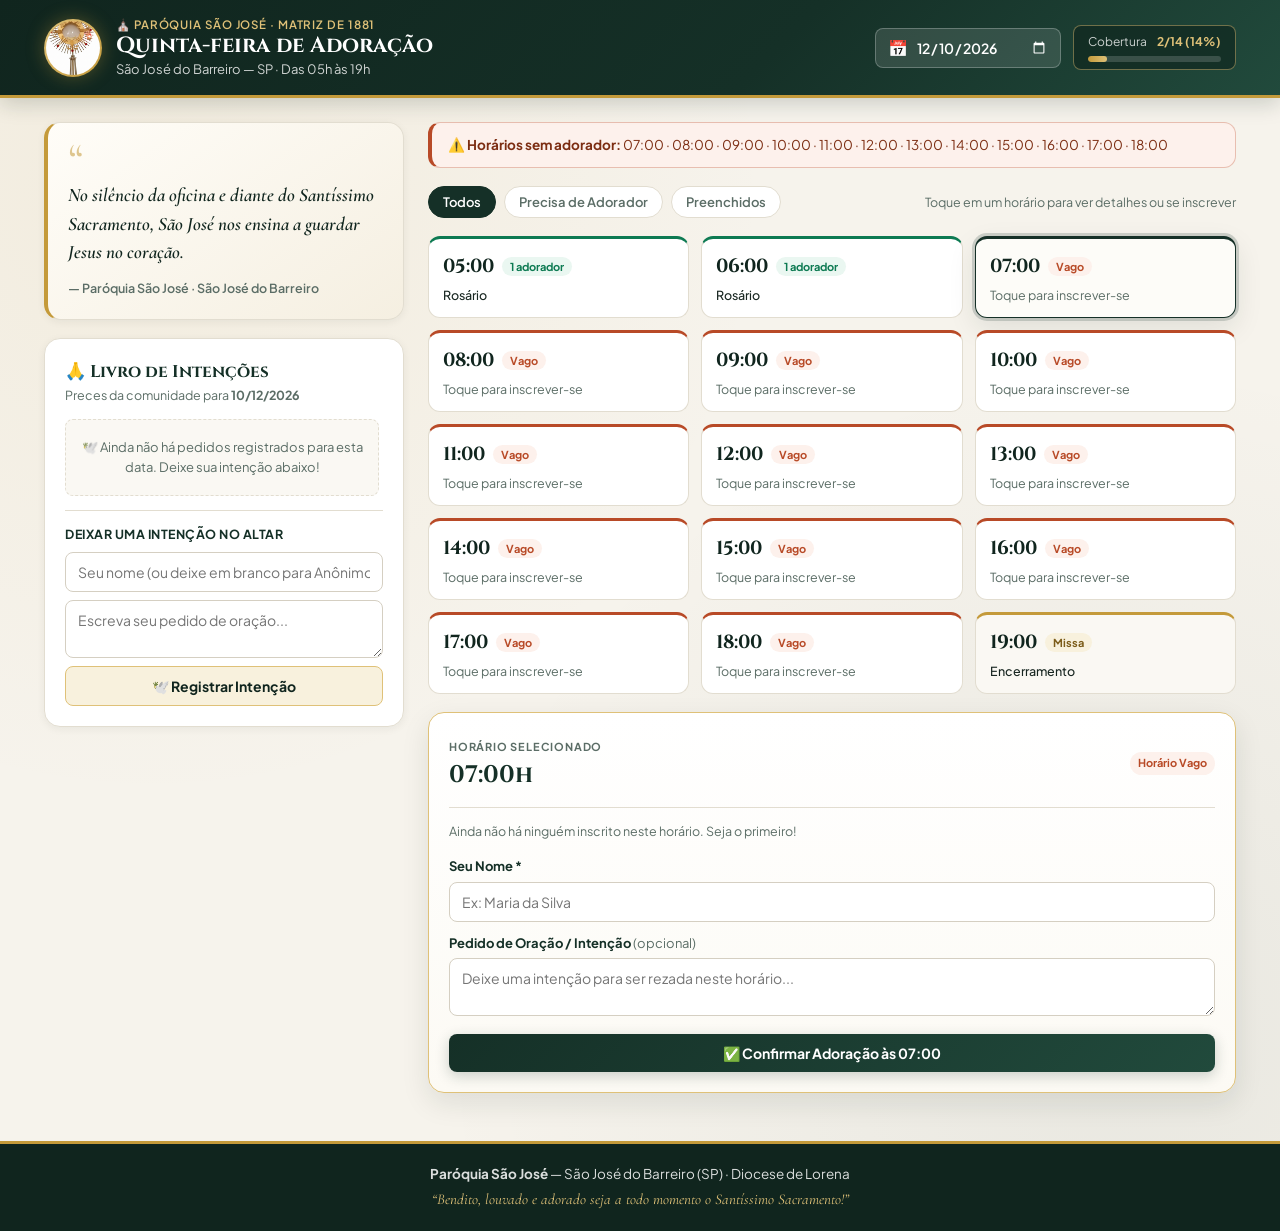
==== sjb.html @ dce2fbca "sjc" ====
<!DOCTYPE html>
<html lang="pt-BR">

<head>
  <meta charset="UTF-8">
  <meta name="viewport" content="width=device-width, initial-scale=1.0, maximum-scale=1.0, user-scalable=no">
  <title>Adoração ao Santíssimo — Paróquia São José (São José do Barreiro)</title>
  <meta name="description"
    content="Escala de Horários de Adoração ao Santíssimo Sacramento — Paróquia São José (São José do Barreiro - SP)">
  <meta name="theme-color" content="#153027">
  <meta name="apple-mobile-web-app-capable" content="yes">
  <meta name="apple-mobile-web-app-status-bar-style" content="black-translucent">
  <meta name="apple-mobile-web-app-title" content="Adoração SJB">
  <link rel="apple-touch-icon" href="assets/custodia.jpg">
  <link rel="preconnect" href="https://fonts.googleapis.com">
  <link rel="preconnect" href="https://fonts.gstatic.com" crossorigin>
  <link
    href="https://fonts.googleapis.com/css2?family=Cinzel:wght@500;600;700;800&family=Cormorant+Garamond:ital,wght@0,500;0,600;0,700;1,400;1,600&family=Plus+Jakarta+Sans:wght@400;500;600;700&display=swap"
    rel="stylesheet">
  <link rel="stylesheet" href="css/sjb.css">
  <link rel="icon" href="assets/custodia2.jpg" type="image/jpeg">
</head>

<body>

  <!-- Compact Sanctuary Top Bar -->
  <header class="sjb-topbar">
    <div class="sjb-topbar-inner">
      <div class="sjb-brand">
        <div class="sjb-avatar-wrap">
          <img src="assets/custodia.jpg" alt="Santíssimo Sacramento" class="sjb-avatar" id="monstranceImg">
        </div>
        <div class="sjb-brand-text">
          <div class="sjb-eyebrow">⛪ Paróquia São José · Matriz de 1881</div>
          <h1 class="sjb-title">Quinta-feira de Adoração</h1>
          <p class="sjb-location">São José do Barreiro — SP · Das 05h às 19h</p>
        </div>
      </div>

      <div class="sjb-topbar-controls">
        <div id="adminHeaderBadge" style="display: none;" class="sjb-admin-pill">🔑 Modo Administrador</div>

        <div class="sjb-date-pill">
          <label for="adoracaoDate">📅</label>
          <input type="date" id="adoracaoDate" aria-label="Data da Adoração">
        </div>

        <div class="sjb-coverage-pill" title="Cobertura dos horários">
          <div class="sjb-coverage-top">
            <span class="sjb-coverage-label">Cobertura</span>
            <strong id="statsCount">0/14</strong>
          </div>
          <div class="sjb-progress-track">
            <div class="sjb-progress-fill" id="progressFill"></div>
          </div>
        </div>
      </div>
    </div>

    <!-- Admin Toolbar (visible only with ?admin=true) -->
    <div class="sjb-admin-bar" id="adminActionButtons" style="display: none;">
      <button id="shareWpBtn" class="sjb-btn sjb-btn-whatsapp">📱 Enviar Escala no WhatsApp</button>
      <button id="editQuoteBtn" class="sjb-btn sjb-btn-outline-light">✏️ Editar Frase</button>
      <button id="resetBtn" class="sjb-btn sjb-btn-danger-outline">🔄 Restaurar Horários</button>
    </div>
  </header>

  <!-- Mobile Tab Switcher -->
  <nav class="sjb-mobile-tabs" aria-label="Navegação">
    <button type="button" class="sjb-tab-btn active" data-tab="schedule">🕒 Horários</button>
    <button type="button" class="sjb-tab-btn" data-tab="intentions">🙏 Livro de Intenções <span class="sjb-tab-count" id="intentionsCountBadge">0</span></button>
  </nav>

  <!-- Main 2-Column Split Workspace -->
  <main class="sjb-workspace">

    <!-- LEFT COLUMN: Inspiration + Live Prayer Book -->
    <aside class="sjb-sidebar sjb-panel" id="panelIntentions">

      <!-- Quote Card -->
      <section class="sjb-card sjb-quote-card">
        <div class="sjb-quote-mark">“</div>
        <p class="sjb-quote-text" id="quoteText">No silêncio da oficina e diante do Santíssimo Sacramento, São José nos ensina a guardar Jesus no coração.</p>
        <span class="sjb-quote-author" id="quoteAuthor">— Paróquia São José · São José do Barreiro</span>
      </section>

      <!-- Always-Visible Prayer Book / Intentions -->
      <section class="sjb-card sjb-prayer-book">
        <div class="sjb-card-header">
          <div>
            <h2>🙏 Livro de Intenções</h2>
            <p class="sjb-muted">Preces da comunidade para <strong id="intentionsDateLabel">esta quinta-feira</strong></p>
          </div>
        </div>

        <div id="intentionsList" class="sjb-intentions-list">
          <!-- Populated dynamically via JS -->
        </div>

        <form id="addGeneralIntentionForm" class="sjb-intention-form">
          <div class="sjb-form-title">Deixar uma intenção no altar</div>
          <input type="text" id="generalIntentionName" placeholder="Seu nome (ou deixe em branco para Anônimo)">
          <textarea id="generalIntentionText" rows="2" placeholder="Escreva seu pedido de oração..." required></textarea>
          <button type="submit" class="sjb-btn sjb-btn-secondary sjb-btn-block">🕊️ Registrar Intenção</button>
        </form>
      </section>

    </aside>

    <!-- RIGHT COLUMN: Visual Slot Matrix + Inline Booking Drawer -->
    <section class="sjb-main sjb-panel active" id="panelSchedule">

      <!-- Alert Banner when hours are missing -->
      <div id="alertBanner" class="sjb-alert-banner" style="display: none;"></div>

      <!-- Filter Bar -->
      <div class="sjb-filter-bar">
        <div class="sjb-filter-group" role="tablist" aria-label="Filtrar horários">
          <button type="button" class="sjb-filter-pill active" data-filter="all">Todos</button>
          <button type="button" class="sjb-filter-pill" data-filter="empty">Precisa de Adorador</button>
          <button type="button" class="sjb-filter-pill" data-filter="filled">Preenchidos</button>
        </div>
        <span class="sjb-helper-hint">Toque em um horário para ver detalhes ou se inscrever</span>
      </div>

      <!-- Visual Grid of Time Slots -->
      <div class="sjb-slot-grid" id="slotsList">
        <!-- Populated dynamically via JS -->
      </div>

      <!-- Inline Selected Slot Detail & Booking Panel -->
      <section class="sjb-card sjb-detail-drawer" id="slotDetailPanel">
        <div class="sjb-detail-empty" id="detailEmptyState">
          <span class="sjb-detail-icon">🕯️</span>
          <h3>Escolha um horário acima</h3>
          <p>Clique em qualquer horário da grade para ver quem já está adorando ou confirmar a sua hora diante do Santíssimo.</p>
        </div>

        <div class="sjb-detail-active" id="detailActiveState" style="display: none;">
          <div class="sjb-detail-header">
            <div>
              <span class="sjb-detail-eyebrow">Horário Selecionado</span>
              <h3 class="sjb-detail-time" id="detailSlotTime">08:00</h3>
            </div>
            <span class="sjb-status-badge" id="detailSlotBadge">Vago</span>
          </div>

          <div class="sjb-detail-adorers" id="detailAdorersList">
            <!-- Populated dynamically -->
          </div>

          <!-- Success Notice -->
          <div id="bookingSuccessNotice" class="sjb-success-toast" style="display: none;">
            ✨ <strong>Inscrição confirmada!</strong> Deus abençoe sua hora de adoração.
          </div>

          <!-- Inline Booking Form -->
          <form id="bookingForm" class="sjb-booking-form">
            <div class="sjb-form-row">
              <div class="sjb-field">
                <label for="adorerName">Seu Nome *</label>
                <input type="text" id="adorerName" placeholder="Ex: Maria da Silva" required autocomplete="name">
              </div>
            </div>
            <div class="sjb-field">
              <label for="adorerIntention">Pedido de Oração / Intenção <span class="sjb-optional">(opcional)</span></label>
              <textarea id="adorerIntention" rows="2" placeholder="Deixe uma intenção para ser rezada neste horário..."></textarea>
            </div>
            <button type="submit" class="sjb-btn sjb-btn-primary sjb-btn-block" id="bookingSubmitBtn">
              ✅ Confirmar Adoração neste Horário
            </button>
          </form>
        </div>
      </section>

    </section>

  </main>

  <footer class="sjb-footer">
    <p><strong>Paróquia São José</strong> — São José do Barreiro (SP) · Diocese de Lorena</p>
    <p class="sjb-footer-sub">“Bendito, louvado e adorado seja a todo momento o Santíssimo Sacramento!”</p>
  </footer>

  <!-- Modal Quote Edit Dialog (Admin Only) -->
  <div class="modal-overlay" id="quoteModal">
    <div class="modal-card">
      <div class="modal-header">
        <h3>Editar Frase de Oração</h3>
        <button class="close-btn" id="closeQuoteModalBtn">&times;</button>
      </div>
      <form id="quoteForm">
        <div class="modal-body">
          <div class="form-group">
            <label for="editQuoteText">Frase de Inspiração *</label>
            <textarea id="editQuoteText" rows="3" required placeholder="Digite a frase inspiradora..."></textarea>
          </div>
          <div class="form-group">
            <label for="editQuoteAuthor">Autor / Santo *</label>
            <input type="text" id="editQuoteAuthor" required placeholder="Ex: São José">
          </div>
        </div>
        <div class="modal-footer">
          <button type="button" class="sjb-btn sjb-btn-outline" id="cancelQuoteModalBtn">Cancelar</button>
          <button type="submit" class="sjb-btn sjb-btn-primary">Salvar Frase</button>
        </div>
      </form>
    </div>
  </div>

  <!-- Printable Sheet View -->
  <div class="printable-sheet" id="printableSheet">
    <div style="text-align: center; border-bottom: 2px solid #153027; padding-bottom: 12px; margin-bottom: 15px;">
      <img src="assets/custodia.jpg" alt="Logo" class="sheet-header-img">
      <h2 style="font-family: 'Cinzel', serif; font-size: 22px; color: #153027; margin-top: 6px; text-transform: uppercase;">
        Quinta-feira de Adoração</h2>
      <p style="font-family: 'Cormorant Garamond', serif; font-style: italic; font-size: 16px; color: #224a3d;">
        Paróquia São José — São José do Barreiro (SP)</p>
      <p style="font-weight: bold; margin-top: 6px; font-size: 14px;">Data: <span id="printDateLabel"></span></p>
    </div>

    <table class="sheet-table">
      <thead>
        <tr>
          <th style="width: 25%;">Horário</th>
          <th style="width: 75%;">Adoradores Inscritos</th>
        </tr>
      </thead>
      <tbody id="printTableBody"></tbody>
    </table>
  </div>

  <script src="js/sjb.js"></script>
</body>

</html>
---- css/sjb.css ----
/* ==========================================================================
   São José do Barreiro — "Santuário da Serra" (Split Workspace + Slot Grid)
   Design System exclusivo para /sjb (Paróquia São José · Matriz de 1881)
   ========================================================================== */

:root {
  --bocaina-deep: #10251e;
  --bocaina-forest: #153027;
  --bocaina-moss: #214a3c;
  --gold-aged: #c49a3a;
  --gold-soft: #dfc178;
  --gold-pale: #f8f1dd;
  --terracotta: #b84a27;
  --terracotta-bg: #fdf1ec;
  --parchment: #f6f3ec;
  --surface: #ffffff;
  --surface-alt: #faf8f3;
  --border-subtle: #e2ddd0;
  --text-dark: #182621;
  --text-muted: #5b6d66;
  --success: #0d7a52;
  --success-bg: #eaf7f1;
  --radius-lg: 16px;
  --radius-md: 12px;
  --radius-sm: 8px;
  --shadow-sm: 0 2px 8px rgba(16, 37, 30, 0.06);
  --shadow-md: 0 10px 28px rgba(16, 37, 30, 0.1);
}

*, *::before, *::after {
  box-sizing: border-box;
  margin: 0;
  padding: 0;
}

body {
  font-family: 'Plus Jakarta Sans', -apple-system, BlinkMacSystemFont, sans-serif;
  background-color: var(--parchment);
  background-image:
    radial-gradient(circle at 12% 15%, rgba(196, 154, 58, 0.08) 0%, transparent 40%),
    radial-gradient(circle at 88% 85%, rgba(21, 48, 39, 0.06) 0%, transparent 45%);
  color: var(--text-dark);
  min-height: 100vh;
  display: flex;
  flex-direction: column;
  line-height: 1.5;
}

/* ==========================================================================
   Compact Sanctuary Top Bar
   ========================================================================== */

.sjb-topbar {
  background: linear-gradient(135deg, var(--bocaina-deep) 0%, var(--bocaina-forest) 60%, var(--bocaina-moss) 100%);
  color: #fff;
  border-bottom: 3px solid var(--gold-aged);
  box-shadow: 0 6px 20px rgba(16, 37, 30, 0.18);
  position: relative;
}

.sjb-topbar-inner {
  max-width: 1240px;
  margin: 0 auto;
  padding: 16px 24px;
  display: flex;
  align-items: center;
  justify-content: space-between;
  gap: 20px;
  flex-wrap: wrap;
}

.sjb-brand {
  display: flex;
  align-items: center;
  gap: 14px;
}

.sjb-avatar-wrap {
  width: 58px;
  height: 58px;
  border-radius: 50%;
  padding: 2px;
  background: linear-gradient(135deg, var(--gold-soft), var(--gold-aged));
  flex-shrink: 0;
  box-shadow: 0 0 18px rgba(196, 154, 58, 0.35);
}

.sjb-avatar {
  width: 100%;
  height: 100%;
  border-radius: 50%;
  object-fit: cover;
  display: block;
}

.sjb-eyebrow {
  font-size: 11.5px;
  text-transform: uppercase;
  letter-spacing: 0.9px;
  color: var(--gold-soft);
  font-weight: 600;
}

.sjb-title {
  font-family: 'Cinzel', serif;
  font-size: 22px;
  font-weight: 700;
  color: #ffffff;
  line-height: 1.2;
}

.sjb-location {
  font-size: 13px;
  color: rgba(255, 255, 255, 0.8);
}

.sjb-topbar-controls {
  display: flex;
  align-items: center;
  gap: 12px;
  flex-wrap: wrap;
}

.sjb-admin-pill {
  background: rgba(196, 154, 58, 0.22);
  border: 1px solid var(--gold-soft);
  color: var(--gold-pale);
  font-size: 12px;
  font-weight: 700;
  padding: 6px 12px;
  border-radius: 999px;
}

.sjb-date-pill {
  display: flex;
  align-items: center;
  gap: 8px;
  background: rgba(255, 255, 255, 0.12);
  border: 1px solid rgba(255, 255, 255, 0.25);
  padding: 7px 12px;
  border-radius: var(--radius-sm);
}

.sjb-date-pill input[type="date"] {
  background: transparent;
  border: none;
  color: #fff;
  font-family: inherit;
  font-size: 14px;
  font-weight: 600;
  outline: none;
  cursor: pointer;
}

.sjb-date-pill input[type="date"]::-webkit-calendar-picker-indicator {
  filter: invert(1);
  cursor: pointer;
}

.sjb-coverage-pill {
  background: rgba(16, 37, 30, 0.65);
  border: 1px solid rgba(223, 193, 120, 0.45);
  padding: 7px 14px;
  border-radius: var(--radius-sm);
  min-width: 155px;
}

.sjb-coverage-top {
  display: flex;
  justify-content: space-between;
  align-items: center;
  font-size: 12px;
  margin-bottom: 5px;
  gap: 10px;
}

.sjb-coverage-label {
  color: rgba(255, 255, 255, 0.78);
}

.sjb-coverage-top strong {
  color: var(--gold-soft);
}

.sjb-progress-track {
  width: 100%;
  height: 6px;
  background: rgba(255, 255, 255, 0.16);
  border-radius: 999px;
  overflow: hidden;
}

.sjb-progress-fill {
  height: 100%;
  width: 0%;
  background: linear-gradient(90deg, var(--gold-aged), var(--gold-soft));
  border-radius: 999px;
  transition: width 0.35s ease;
}

.sjb-admin-bar {
  max-width: 1240px;
  margin: 0 auto;
  padding: 10px 24px 14px;
  display: flex;
  gap: 10px;
  flex-wrap: wrap;
  border-top: 1px solid rgba(255, 255, 255, 0.12);
}

/* ==========================================================================
   Mobile Tabs (Hidden on Desktop)
   ========================================================================== */

.sjb-mobile-tabs {
  display: none;
  background: var(--surface);
  border-bottom: 1px solid var(--border-subtle);
  padding: 8px 16px;
  gap: 8px;
  position: sticky;
  top: 0;
  z-index: 30;
}

.sjb-tab-btn {
  flex: 1;
  padding: 10px 12px;
  border: 1px solid var(--border-subtle);
  background: var(--surface-alt);
  color: var(--text-muted);
  border-radius: var(--radius-sm);
  font-family: inherit;
  font-size: 14px;
  font-weight: 600;
  cursor: pointer;
  display: flex;
  align-items: center;
  justify-content: center;
  gap: 6px;
}

.sjb-tab-btn.active {
  background: var(--bocaina-forest);
  color: #fff;
  border-color: var(--bocaina-forest);
}

.sjb-tab-count {
  background: var(--gold-aged);
  color: var(--bocaina-deep);
  font-size: 11px;
  font-weight: 800;
  padding: 1px 7px;
  border-radius: 999px;
}

/* ==========================================================================
   Main Split Workspace (2 Columns)
   ========================================================================== */

.sjb-workspace {
  max-width: 1240px;
  width: 100%;
  margin: 24px auto;
  padding: 0 24px;
  display: grid;
  grid-template-columns: 360px 1fr;
  gap: 24px;
  align-items: start;
  flex: 1;
}

.sjb-sidebar {
  display: flex;
  flex-direction: column;
  gap: 18px;
  position: sticky;
  top: 20px;
}

.sjb-main {
  display: flex;
  flex-direction: column;
  gap: 18px;
  min-width: 0;
}

.sjb-card {
  background: var(--surface);
  border: 1px solid var(--border-subtle);
  border-radius: var(--radius-lg);
  padding: 20px;
  box-shadow: var(--shadow-sm);
}

/* Quote Card */
.sjb-quote-card {
  background: linear-gradient(145deg, #fffdf8 0%, #f5efe1 100%);
  border-left: 4px solid var(--gold-aged);
  position: relative;
}

.sjb-quote-mark {
  font-family: 'Cormorant Garamond', serif;
  font-size: 46px;
  line-height: 0.7;
  color: var(--gold-aged);
  opacity: 0.55;
  margin-bottom: 6px;
}

.sjb-quote-text {
  font-family: 'Cormorant Garamond', serif;
  font-size: 19px;
  font-style: italic;
  font-weight: 600;
  color: var(--bocaina-deep);
  margin-bottom: 8px;
}

.sjb-quote-author {
  font-size: 12.5px;
  font-weight: 600;
  color: var(--text-muted);
}

/* Prayer Book / Intentions Sidebar */
.sjb-card-header h2 {
  font-family: 'Cinzel', serif;
  font-size: 17px;
  color: var(--bocaina-forest);
  margin-bottom: 2px;
}

.sjb-muted {
  font-size: 12.5px;
  color: var(--text-muted);
}

.sjb-intentions-list {
  margin: 14px 0;
  max-height: 290px;
  overflow-y: auto;
  display: flex;
  flex-direction: column;
  gap: 10px;
  padding-right: 4px;
}

.sjb-intention-item {
  background: var(--surface-alt);
  border: 1px solid var(--border-subtle);
  border-radius: var(--radius-sm);
  padding: 10px 12px;
}

.sjb-intention-meta {
  display: flex;
  justify-content: space-between;
  align-items: center;
  font-size: 12px;
  font-weight: 700;
  color: var(--bocaina-forest);
  margin-bottom: 4px;
}

.sjb-intention-time {
  background: var(--gold-pale);
  color: var(--bocaina-deep);
  padding: 1px 7px;
  border-radius: 999px;
  font-size: 11px;
}

.sjb-intention-body {
  font-size: 13px;
  color: var(--text-dark);
  font-style: italic;
}

.sjb-intentions-empty {
  text-align: center;
  padding: 18px 10px;
  font-size: 13px;
  color: var(--text-muted);
  background: var(--surface-alt);
  border-radius: var(--radius-sm);
  border: 1px dashed var(--border-subtle);
}

.sjb-intention-form {
  display: flex;
  flex-direction: column;
  gap: 8px;
  border-top: 1px solid var(--border-subtle);
  padding-top: 14px;
}

.sjb-form-title {
  font-size: 12.5px;
  font-weight: 700;
  color: var(--bocaina-forest);
  text-transform: uppercase;
  letter-spacing: 0.5px;
}

.sjb-intention-form input,
.sjb-intention-form textarea,
.sjb-booking-form input,
.sjb-booking-form textarea,
.modal-body input,
.modal-body textarea {
  width: 100%;
  padding: 10px 12px;
  border: 1px solid #d5cfc2;
  border-radius: var(--radius-sm);
  font-family: inherit;
  font-size: 14px;
  background: #fff;
  color: var(--text-dark);
  transition: border-color 0.2s, box-shadow 0.2s;
}

.sjb-intention-form input:focus,
.sjb-intention-form textarea:focus,
.sjb-booking-form input:focus,
.sjb-booking-form textarea:focus {
  outline: none;
  border-color: var(--bocaina-moss);
  box-shadow: 0 0 0 3px rgba(33, 74, 60, 0.12);
}

/* ==========================================================================
   Right Column: Alert, Filters, Interactive Slot Grid
   ========================================================================== */

.sjb-alert-banner {
  background: var(--terracotta-bg);
  border: 1px solid rgba(184, 74, 39, 0.3);
  border-left: 4px solid var(--terracotta);
  color: #7c2d12;
  padding: 12px 16px;
  border-radius: var(--radius-md);
  font-size: 13.5px;
}

.sjb-filter-bar {
  display: flex;
  align-items: center;
  justify-content: space-between;
  gap: 12px;
  flex-wrap: wrap;
}

.sjb-filter-group {
  display: flex;
  gap: 8px;
  flex-wrap: wrap;
}

.sjb-filter-pill {
  padding: 7px 14px;
  border-radius: 999px;
  border: 1px solid var(--border-subtle);
  background: var(--surface);
  color: var(--text-muted);
  font-family: inherit;
  font-size: 13px;
  font-weight: 600;
  cursor: pointer;
  transition: all 0.2s ease;
}

.sjb-filter-pill:hover {
  border-color: var(--bocaina-moss);
  color: var(--bocaina-forest);
}

.sjb-filter-pill.active {
  background: var(--bocaina-forest);
  border-color: var(--bocaina-forest);
  color: #fff;
}

.sjb-helper-hint {
  font-size: 12.5px;
  color: var(--text-muted);
}

/* Visual Slot Grid */
.sjb-slot-grid {
  display: grid;
  grid-template-columns: repeat(3, minmax(0, 1fr));
  gap: 12px;
}

.sjb-slot-tile {
  background: var(--surface);
  border: 1.5px solid var(--border-subtle);
  border-radius: var(--radius-md);
  padding: 14px;
  text-align: left;
  cursor: pointer;
  display: flex;
  flex-direction: column;
  justify-content: space-between;
  gap: 8px;
  transition: all 0.2s ease;
  font-family: inherit;
  position: relative;
}

.sjb-slot-tile:hover {
  transform: translateY(-2px);
  box-shadow: var(--shadow-md);
  border-color: var(--gold-aged);
}

.sjb-slot-tile.is-empty {
  border-top: 3px solid var(--terracotta);
}

.sjb-slot-tile.is-filled {
  border-top: 3px solid var(--success);
}

.sjb-slot-tile.is-closing {
  border-top: 3px solid var(--gold-aged);
  background: var(--surface-alt);
}

.sjb-slot-tile.is-selected {
  border-color: var(--bocaina-forest);
  box-shadow: 0 0 0 3px rgba(21, 48, 39, 0.18), var(--shadow-md);
  background: #fdfcf8;
}

.sjb-tile-top {
  display: flex;
  justify-content: space-between;
  align-items: center;
  gap: 8px;
}

.sjb-tile-time {
  font-family: 'Cinzel', serif;
  font-size: 19px;
  font-weight: 700;
  color: var(--bocaina-deep);
}

.sjb-status-badge {
  font-size: 11px;
  font-weight: 700;
  padding: 3px 8px;
  border-radius: 999px;
  white-space: nowrap;
}

.badge-empty {
  background: var(--terracotta-bg);
  color: var(--terracotta);
}

.badge-filled {
  background: var(--success-bg);
  color: var(--success);
}

.badge-closing {
  background: var(--gold-pale);
  color: #7c5c19;
}

.sjb-tile-preview {
  font-size: 12.5px;
  color: var(--text-muted);
  white-space: nowrap;
  overflow: hidden;
  text-overflow: ellipsis;
}

.sjb-tile-preview.has-names {
  color: var(--text-dark);
  font-weight: 500;
}

/* ==========================================================================
   Inline Detail & Booking Drawer
   ========================================================================== */

.sjb-detail-drawer {
  border: 1.5px solid var(--gold-soft);
  background: linear-gradient(180deg, #ffffff 0%, #fcfaf4 100%);
  box-shadow: var(--shadow-md);
}

.sjb-detail-empty {
  text-align: center;
  padding: 18px 12px;
  color: var(--text-muted);
}

.sjb-detail-icon {
  font-size: 28px;
  display: block;
  margin-bottom: 6px;
}

.sjb-detail-empty h3 {
  font-family: 'Cinzel', serif;
  font-size: 17px;
  color: var(--bocaina-forest);
  margin-bottom: 4px;
}

.sjb-detail-empty p {
  font-size: 13.5px;
  max-width: 460px;
  margin: 0 auto;
}

.sjb-detail-header {
  display: flex;
  justify-content: space-between;
  align-items: center;
  padding-bottom: 14px;
  border-bottom: 1px solid var(--border-subtle);
  margin-bottom: 14px;
}

.sjb-detail-eyebrow {
  font-size: 11px;
  text-transform: uppercase;
  letter-spacing: 0.8px;
  color: var(--text-muted);
  font-weight: 700;
}

.sjb-detail-time {
  font-family: 'Cinzel', serif;
  font-size: 24px;
  color: var(--bocaina-forest);
}

.sjb-detail-adorers {
  display: flex;
  flex-wrap: wrap;
  gap: 8px;
  margin-bottom: 16px;
}

.sjb-adorer-chip {
  display: inline-flex;
  align-items: center;
  gap: 6px;
  background: var(--surface-alt);
  border: 1px solid var(--border-subtle);
  padding: 6px 12px;
  border-radius: 999px;
  font-size: 13.5px;
  font-weight: 600;
  color: var(--bocaina-deep);
}

.sjb-remove-btn {
  background: #fee2e2;
  color: #b91c1c;
  border: none;
  width: 20px;
  height: 20px;
  border-radius: 50%;
  font-size: 14px;
  line-height: 1;
  cursor: pointer;
  display: inline-flex;
  align-items: center;
  justify-content: center;
}

.sjb-success-toast {
  background: var(--success-bg);
  border: 1px solid rgba(13, 122, 82, 0.3);
  color: var(--success);
  padding: 10px 14px;
  border-radius: var(--radius-sm);
  font-size: 13.5px;
  margin-bottom: 14px;
}

.sjb-booking-form {
  display: flex;
  flex-direction: column;
  gap: 12px;
}

.sjb-field label {
  display: block;
  font-size: 13px;
  font-weight: 700;
  color: var(--bocaina-forest);
  margin-bottom: 5px;
}

.sjb-optional {
  font-weight: 400;
  color: var(--text-muted);
}

/* ==========================================================================
   Buttons
   ========================================================================== */

.sjb-btn {
  display: inline-flex;
  align-items: center;
  justify-content: center;
  gap: 8px;
  padding: 10px 16px;
  border-radius: var(--radius-sm);
  font-family: inherit;
  font-size: 14px;
  font-weight: 700;
  cursor: pointer;
  border: none;
  transition: all 0.2s ease;
}

.sjb-btn-block {
  width: 100%;
}

.sjb-btn-primary {
  background: linear-gradient(135deg, var(--bocaina-forest) 0%, var(--bocaina-moss) 100%);
  color: #fff;
  box-shadow: 0 4px 14px rgba(21, 48, 39, 0.22);
}

.sjb-btn-primary:hover {
  background: linear-gradient(135deg, var(--bocaina-deep) 0%, var(--bocaina-forest) 100%);
}

.sjb-btn-secondary {
  background: var(--gold-pale);
  color: var(--bocaina-deep);
  border: 1px solid var(--gold-soft);
}

.sjb-btn-secondary:hover {
  background: #f2e4bf;
}

.sjb-btn-whatsapp {
  background: #16a34a;
  color: #fff;
}

.sjb-btn-outline-light {
  background: transparent;
  border: 1px solid rgba(255, 255, 255, 0.35);
  color: #fff;
}

.sjb-btn-danger-outline {
  background: transparent;
  border: 1px solid rgba(248, 113, 113, 0.55);
  color: #fecaca;
}

.sjb-btn-outline {
  background: transparent;
  border: 1px solid var(--border-subtle);
  color: var(--text-dark);
}

/* ==========================================================================
   Footer & Modals & Printable
   ========================================================================== */

.sjb-footer {
  text-align: center;
  padding: 20px 24px;
  background: var(--bocaina-deep);
  color: rgba(255, 255, 255, 0.85);
  border-top: 3px solid var(--gold-aged);
  font-size: 13.5px;
  margin-top: 24px;
}

.sjb-footer-sub {
  font-family: 'Cormorant Garamond', serif;
  font-style: italic;
  font-size: 15px;
  color: var(--gold-soft);
  margin-top: 4px;
}

.modal-overlay {
  display: none;
  position: fixed;
  inset: 0;
  background: rgba(16, 37, 30, 0.65);
  z-index: 100;
  align-items: center;
  justify-content: center;
  padding: 16px;
}

.modal-overlay.active {
  display: flex;
}

.modal-card {
  background: #fff;
  border-radius: var(--radius-lg);
  width: 100%;
  max-width: 480px;
  overflow: hidden;
  box-shadow: 0 20px 50px rgba(0, 0, 0, 0.25);
}

.modal-header {
  background: var(--bocaina-forest);
  color: #fff;
  padding: 16px 20px;
  display: flex;
  justify-content: space-between;
  align-items: center;
}

.modal-header h3 {
  font-family: 'Cinzel', serif;
  font-size: 17px;
}

.close-btn {
  background: none;
  border: none;
  color: #fff;
  font-size: 24px;
  cursor: pointer;
}

.modal-body {
  padding: 20px;
  display: flex;
  flex-direction: column;
  gap: 14px;
}

.modal-body label {
  display: block;
  font-size: 13px;
  font-weight: 700;
  margin-bottom: 5px;
}

.modal-footer {
  padding: 14px 20px;
  background: var(--surface-alt);
  display: flex;
  justify-content: flex-end;
  gap: 10px;
  border-top: 1px solid var(--border-subtle);
}

.printable-sheet {
  display: none;
}

@media print {
  .sjb-topbar, .sjb-mobile-tabs, .sjb-workspace, .sjb-footer, .modal-overlay {
    display: none !important;
  }
  .printable-sheet {
    display: block !important;
    padding: 20px;
  }
  .sheet-header-img {
    width: 60px;
    height: 60px;
    border-radius: 50%;
    object-fit: cover;
  }
  .sheet-table {
    width: 100%;
    border-collapse: collapse;
  }
  .sheet-table th, .sheet-table td {
    border: 1px solid #cbd5e1;
    padding: 8px 10px;
    text-align: left;
  }
}

/* ==========================================================================
   Responsive (Tablet & Mobile)
   ========================================================================== */

@media (max-width: 960px) {
  .sjb-workspace {
    grid-template-columns: 1fr;
    padding: 0 16px;
    margin: 16px auto;
  }

  .sjb-mobile-tabs {
    display: flex;
  }

  .sjb-sidebar {
    position: static;
  }

  .sjb-panel {
    display: none;
  }

  .sjb-panel.active {
    display: flex;
  }

  .sjb-slot-grid {
    grid-template-columns: repeat(2, minmax(0, 1fr));
  }
}

@media (max-width: 520px) {
  .sjb-topbar-inner {
    padding: 14px 16px;
  }

  .sjb-title {
    font-size: 18px;
  }

  .sjb-topbar-controls {
    width: 100%;
    justify-content: space-between;
  }

  .sjb-helper-hint {
    display: none;
  }
}
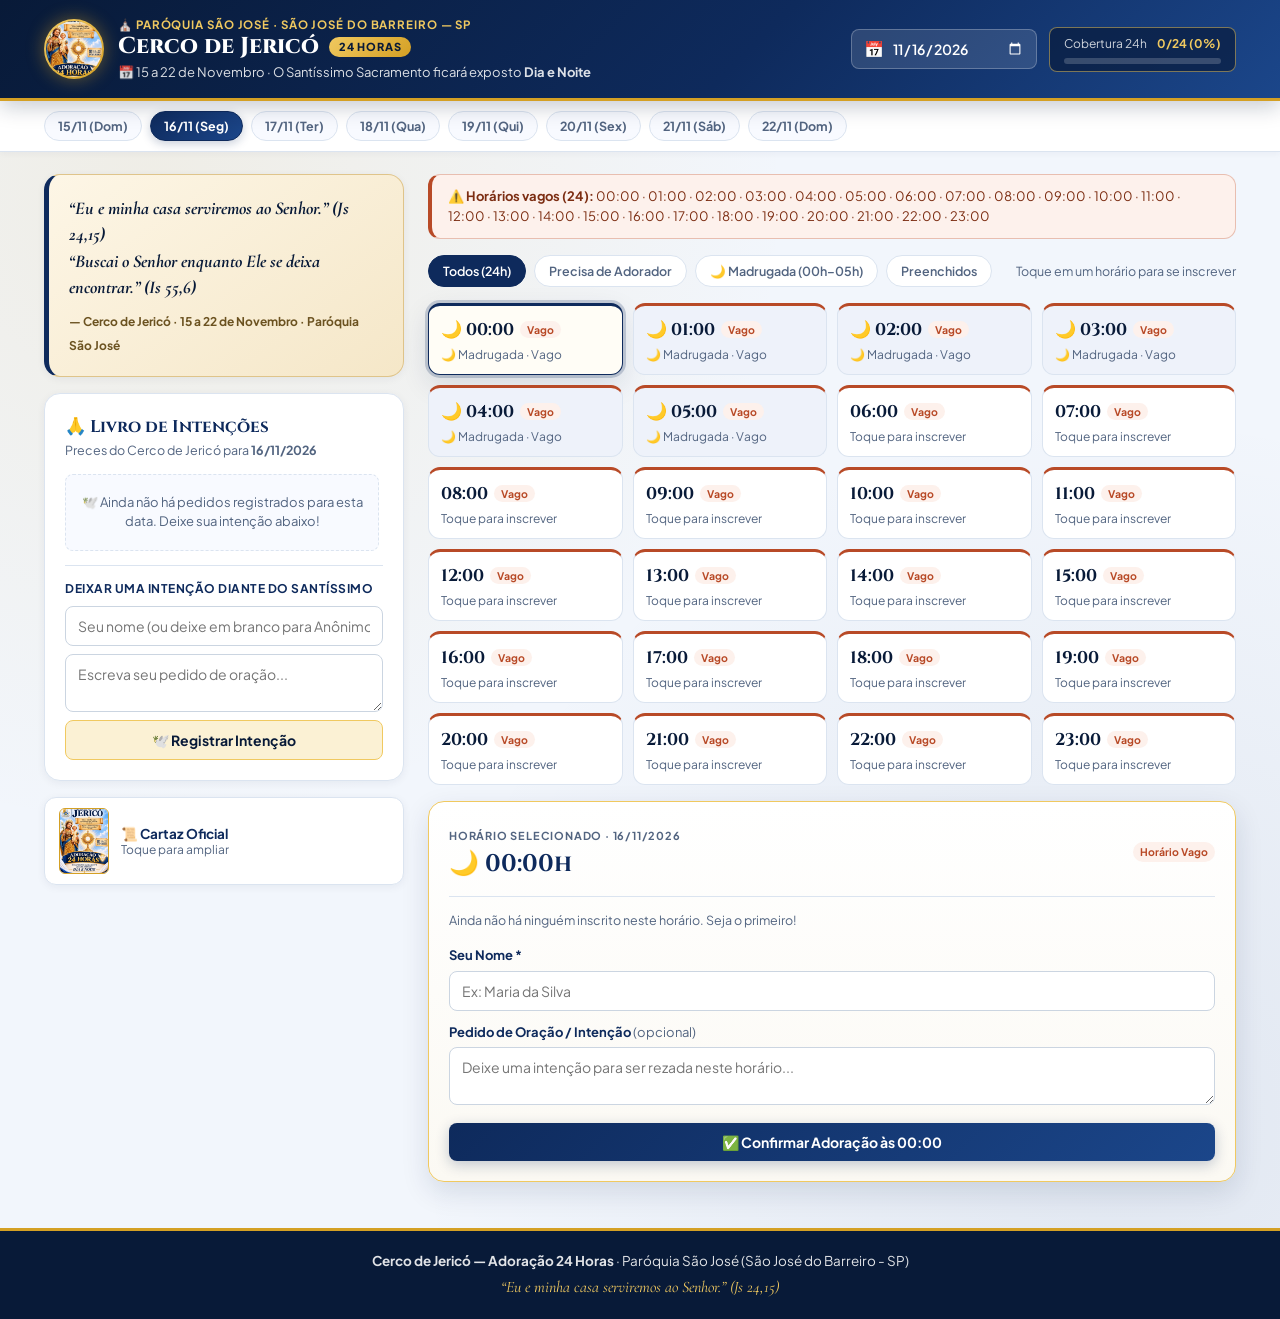
==== commit 87f81f44: "sjc-cerco" ====
--- a/sjb.html
+++ b/sjb.html
@@ -4,14 +4,14 @@
 <head>
   <meta charset="UTF-8">
   <meta name="viewport" content="width=device-width, initial-scale=1.0, maximum-scale=1.0, user-scalable=no">
-  <title>Adoração ao Santíssimo — Paróquia São José (São José do Barreiro)</title>
+  <title>Cerco de Jericó — Adoração 24 Horas · Paróquia São José (São José do Barreiro)</title>
   <meta name="description"
-    content="Escala de Horários de Adoração ao Santíssimo Sacramento — Paróquia São José (São José do Barreiro - SP)">
-  <meta name="theme-color" content="#153027">
+    content="Cerco de Jericó — Adoração 24 Horas ao Santíssimo Sacramento (15 a 22 de Novembro) — Paróquia São José, São José do Barreiro - SP">
+  <meta name="theme-color" content="#0b224a">
   <meta name="apple-mobile-web-app-capable" content="yes">
   <meta name="apple-mobile-web-app-status-bar-style" content="black-translucent">
-  <meta name="apple-mobile-web-app-title" content="Adoração SJB">
-  <link rel="apple-touch-icon" href="assets/custodia.jpg">
+  <meta name="apple-mobile-web-app-title" content="Cerco de Jericó SJB">
+  <link rel="apple-touch-icon" href="assets/cerco-jerico-sjb.jpg">
   <link rel="preconnect" href="https://fonts.googleapis.com">
   <link rel="preconnect" href="https://fonts.gstatic.com" crossorigin>
   <link
@@ -23,17 +23,17 @@
 
 <body>
 
-  <!-- Compact Sanctuary Top Bar -->
+  <!-- Cerco de Jericó Top Bar -->
   <header class="sjb-topbar">
     <div class="sjb-topbar-inner">
       <div class="sjb-brand">
-        <div class="sjb-avatar-wrap">
-          <img src="assets/custodia.jpg" alt="Santíssimo Sacramento" class="sjb-avatar" id="monstranceImg">
+        <div class="sjb-avatar-wrap" id="openPosterBtn" title="Clique para ver o cartaz oficial">
+          <img src="assets/cerco-jerico-sjb.jpg" alt="Cartaz Cerco de Jericó - Paróquia São José" class="sjb-avatar">
         </div>
         <div class="sjb-brand-text">
-          <div class="sjb-eyebrow">⛪ Paróquia São José · Matriz de 1881</div>
-          <h1 class="sjb-title">Quinta-feira de Adoração</h1>
-          <p class="sjb-location">São José do Barreiro — SP · Das 05h às 19h</p>
+          <div class="sjb-eyebrow">⛪ Paróquia São José · São José do Barreiro — SP</div>
+          <h1 class="sjb-title">Cerco de Jericó <span class="sjb-title-badge">24 HORAS</span></h1>
+          <p class="sjb-location">📅 15 a 22 de Novembro · O Santíssimo Sacramento ficará exposto <strong>Dia e Noite</strong></p>
         </div>
       </div>
 
@@ -45,10 +45,10 @@
           <input type="date" id="adoracaoDate" aria-label="Data da Adoração">
         </div>
 
-        <div class="sjb-coverage-pill" title="Cobertura dos horários">
+        <div class="sjb-coverage-pill" title="Cobertura das 24 horas">
           <div class="sjb-coverage-top">
-            <span class="sjb-coverage-label">Cobertura</span>
-            <strong id="statsCount">0/14</strong>
+            <span class="sjb-coverage-label">Cobertura 24h</span>
+            <strong id="statsCount">0/24</strong>
           </div>
           <div class="sjb-progress-track">
             <div class="sjb-progress-fill" id="progressFill"></div>
@@ -61,27 +61,35 @@
     <div class="sjb-admin-bar" id="adminActionButtons" style="display: none;">
       <button id="shareWpBtn" class="sjb-btn sjb-btn-whatsapp">📱 Enviar Escala no WhatsApp</button>
       <button id="editQuoteBtn" class="sjb-btn sjb-btn-outline-light">✏️ Editar Frase</button>
-      <button id="resetBtn" class="sjb-btn sjb-btn-danger-outline">🔄 Restaurar Horários</button>
+      <button id="resetBtn" class="sjb-btn sjb-btn-danger-outline">🔄 Restaurar 24h</button>
     </div>
   </header>
+
+  <!-- Quick 8-Day Selector (15 a 22 de Novembro) -->
+  <section class="sjb-days-strip" aria-label="Dias do Cerco de Jericó">
+    <div class="sjb-days-inner" id="cercoDaysBar">
+      <!-- Populated via JS -->
+    </div>
+  </section>
 
   <!-- Mobile Tab Switcher -->
   <nav class="sjb-mobile-tabs" aria-label="Navegação">
-    <button type="button" class="sjb-tab-btn active" data-tab="schedule">🕒 Horários</button>
+    <button type="button" class="sjb-tab-btn active" data-tab="schedule">🕒 Escala 24h</button>
     <button type="button" class="sjb-tab-btn" data-tab="intentions">🙏 Livro de Intenções <span class="sjb-tab-count" id="intentionsCountBadge">0</span></button>
   </nav>
 
   <!-- Main 2-Column Split Workspace -->
   <main class="sjb-workspace">
 
-    <!-- LEFT COLUMN: Inspiration + Live Prayer Book -->
+    <!-- LEFT COLUMN: Parchment Verses + Poster + Live Prayer Book -->
     <aside class="sjb-sidebar sjb-panel" id="panelIntentions">
 
-      <!-- Quote Card -->
+      <!-- Parchment Verses Card -->
       <section class="sjb-card sjb-quote-card">
-        <div class="sjb-quote-mark">“</div>
-        <p class="sjb-quote-text" id="quoteText">No silêncio da oficina e diante do Santíssimo Sacramento, São José nos ensina a guardar Jesus no coração.</p>
-        <span class="sjb-quote-author" id="quoteAuthor">— Paróquia São José · São José do Barreiro</span>
+        <div class="sjb-scroll-verses">
+          <p class="sjb-quote-text" id="quoteText">“Eu e minha casa serviremos ao Senhor.” (Js 24,15)<br>“Buscai o Senhor enquanto Ele se deixa encontrar.” (Is 55,6)</p>
+          <span class="sjb-quote-author" id="quoteAuthor">— Cerco de Jericó · 15 a 22 de Novembro · Paróquia São José</span>
+        </div>
       </section>
 
       <!-- Always-Visible Prayer Book / Intentions -->
@@ -89,7 +97,7 @@
         <div class="sjb-card-header">
           <div>
             <h2>🙏 Livro de Intenções</h2>
-            <p class="sjb-muted">Preces da comunidade para <strong id="intentionsDateLabel">esta quinta-feira</strong></p>
+            <p class="sjb-muted">Preces do Cerco de Jericó para <strong id="intentionsDateLabel">hoje</strong></p>
           </div>
         </div>
 
@@ -98,16 +106,25 @@
         </div>
 
         <form id="addGeneralIntentionForm" class="sjb-intention-form">
-          <div class="sjb-form-title">Deixar uma intenção no altar</div>
+          <div class="sjb-form-title">Deixar uma intenção diante do Santíssimo</div>
           <input type="text" id="generalIntentionName" placeholder="Seu nome (ou deixe em branco para Anônimo)">
           <textarea id="generalIntentionText" rows="2" placeholder="Escreva seu pedido de oração..." required></textarea>
           <button type="submit" class="sjb-btn sjb-btn-secondary sjb-btn-block">🕊️ Registrar Intenção</button>
         </form>
       </section>
 
+      <!-- Mini Poster Preview -->
+      <button type="button" class="sjb-poster-card" id="posterPreviewBtn" title="Ampliar cartaz oficial">
+        <img src="assets/cerco-jerico-sjb.jpg" alt="Cartaz Cerco de Jericó">
+        <div class="sjb-poster-caption">
+          <strong>📜 Cartaz Oficial</strong>
+          <span>Toque para ampliar</span>
+        </div>
+      </button>
+
     </aside>
 
-    <!-- RIGHT COLUMN: Visual Slot Matrix + Inline Booking Drawer -->
+    <!-- RIGHT COLUMN: Visual 24h Slot Matrix + Inline Booking Drawer -->
     <section class="sjb-main sjb-panel active" id="panelSchedule">
 
       <!-- Alert Banner when hours are missing -->
@@ -116,14 +133,15 @@
       <!-- Filter Bar -->
       <div class="sjb-filter-bar">
         <div class="sjb-filter-group" role="tablist" aria-label="Filtrar horários">
-          <button type="button" class="sjb-filter-pill active" data-filter="all">Todos</button>
+          <button type="button" class="sjb-filter-pill active" data-filter="all">Todos (24h)</button>
           <button type="button" class="sjb-filter-pill" data-filter="empty">Precisa de Adorador</button>
+          <button type="button" class="sjb-filter-pill" data-filter="dawn">🌙 Madrugada (00h–05h)</button>
           <button type="button" class="sjb-filter-pill" data-filter="filled">Preenchidos</button>
         </div>
-        <span class="sjb-helper-hint">Toque em um horário para ver detalhes ou se inscrever</span>
-      </div>
-
-      <!-- Visual Grid of Time Slots -->
+        <span class="sjb-helper-hint">Toque em um horário para se inscrever</span>
+      </div>
+
+      <!-- Visual Grid of 24 Time Slots -->
       <div class="sjb-slot-grid" id="slotsList">
         <!-- Populated dynamically via JS -->
       </div>
@@ -133,14 +151,14 @@
         <div class="sjb-detail-empty" id="detailEmptyState">
           <span class="sjb-detail-icon">🕯️</span>
           <h3>Escolha um horário acima</h3>
-          <p>Clique em qualquer horário da grade para ver quem já está adorando ou confirmar a sua hora diante do Santíssimo.</p>
+          <p>Clique em qualquer horário da grade de 24 horas para ver quem já está adorando ou confirmar a sua hora diante do Santíssimo.</p>
         </div>
 
         <div class="sjb-detail-active" id="detailActiveState" style="display: none;">
           <div class="sjb-detail-header">
             <div>
-              <span class="sjb-detail-eyebrow">Horário Selecionado</span>
-              <h3 class="sjb-detail-time" id="detailSlotTime">08:00</h3>
+              <span class="sjb-detail-eyebrow">Horário Selecionado · <span id="detailDateLabel"></span></span>
+              <h3 class="sjb-detail-time" id="detailSlotTime">00:00</h3>
             </div>
             <span class="sjb-status-badge" id="detailSlotBadge">Vago</span>
           </div>
@@ -151,7 +169,7 @@
 
           <!-- Success Notice -->
           <div id="bookingSuccessNotice" class="sjb-success-toast" style="display: none;">
-            ✨ <strong>Inscrição confirmada!</strong> Deus abençoe sua hora de adoração.
+            ✨ <strong>Inscrição confirmada!</strong> Deus abençoe sua hora de adoração no Cerco de Jericó.
           </div>
 
           <!-- Inline Booking Form -->
@@ -178,9 +196,22 @@
   </main>
 
   <footer class="sjb-footer">
-    <p><strong>Paróquia São José</strong> — São José do Barreiro (SP) · Diocese de Lorena</p>
-    <p class="sjb-footer-sub">“Bendito, louvado e adorado seja a todo momento o Santíssimo Sacramento!”</p>
+    <p><strong>Cerco de Jericó — Adoração 24 Horas</strong> · Paróquia São José (São José do Barreiro - SP)</p>
+    <p class="sjb-footer-sub">“Eu e minha casa serviremos ao Senhor.” (Js 24,15)</p>
   </footer>
+
+  <!-- Poster Lightbox Modal -->
+  <div class="modal-overlay" id="posterModal">
+    <div class="modal-card modal-poster">
+      <div class="modal-header">
+        <h3>Cerco de Jericó — 15 a 22 de Novembro</h3>
+        <button class="close-btn" id="closePosterModalBtn">&times;</button>
+      </div>
+      <div class="modal-body" style="padding: 12px; text-align: center; background: #0b224a;">
+        <img src="assets/cerco-jerico-sjb.jpg" alt="Cartaz Cerco de Jericó" style="max-width: 100%; max-height: 75vh; border-radius: 8px;">
+      </div>
+    </div>
+  </div>
 
   <!-- Modal Quote Edit Dialog (Admin Only) -->
   <div class="modal-overlay" id="quoteModal">
@@ -196,8 +227,8 @@
             <textarea id="editQuoteText" rows="3" required placeholder="Digite a frase inspiradora..."></textarea>
           </div>
           <div class="form-group">
-            <label for="editQuoteAuthor">Autor / Santo *</label>
-            <input type="text" id="editQuoteAuthor" required placeholder="Ex: São José">
+            <label for="editQuoteAuthor">Autor / Referência *</label>
+            <input type="text" id="editQuoteAuthor" required placeholder="Ex: Js 24,15">
           </div>
         </div>
         <div class="modal-footer">
@@ -210,12 +241,12 @@
 
   <!-- Printable Sheet View -->
   <div class="printable-sheet" id="printableSheet">
-    <div style="text-align: center; border-bottom: 2px solid #153027; padding-bottom: 12px; margin-bottom: 15px;">
+    <div style="text-align: center; border-bottom: 2px solid #0b224a; padding-bottom: 12px; margin-bottom: 15px;">
       <img src="assets/custodia.jpg" alt="Logo" class="sheet-header-img">
-      <h2 style="font-family: 'Cinzel', serif; font-size: 22px; color: #153027; margin-top: 6px; text-transform: uppercase;">
-        Quinta-feira de Adoração</h2>
-      <p style="font-family: 'Cormorant Garamond', serif; font-style: italic; font-size: 16px; color: #224a3d;">
-        Paróquia São José — São José do Barreiro (SP)</p>
+      <h2 style="font-family: 'Cinzel', serif; font-size: 22px; color: #0b224a; margin-top: 6px; text-transform: uppercase;">
+        Cerco de Jericó — Adoração 24 Horas</h2>
+      <p style="font-family: 'Cormorant Garamond', serif; font-style: italic; font-size: 16px; color: #13356e;">
+        Paróquia São José — São José do Barreiro (SP) · 15 a 22 de Novembro</p>
       <p style="font-weight: bold; margin-top: 6px; font-size: 14px;">Data: <span id="printDateLabel"></span></p>
     </div>
 
--- a/css/sjb.css
+++ b/css/sjb.css
@@ -1,30 +1,32 @@
 /* ==========================================================================
-   São José do Barreiro — "Santuário da Serra" (Split Workspace + Slot Grid)
-   Design System exclusivo para /sjb (Paróquia São José · Matriz de 1881)
+   Cerco de Jericó — Adoração 24 Horas (Paróquia São José · SJB)
+   Paleta inspirada no cartaz oficial: Azul-Marinho Real, Dourado Radiante
+   e Pergaminho (15 a 22 de Novembro · Dia e Noite)
    ========================================================================== */
 
 :root {
-  --bocaina-deep: #10251e;
-  --bocaina-forest: #153027;
-  --bocaina-moss: #214a3c;
-  --gold-aged: #c49a3a;
-  --gold-soft: #dfc178;
-  --gold-pale: #f8f1dd;
+  --bocaina-deep: #081a38;
+  --bocaina-forest: #0e2a5c;
+  --bocaina-moss: #1b468a;
+  --gold-aged: #d4a024;
+  --gold-soft: #f0c960;
+  --gold-pale: #fbf1d4;
   --terracotta: #b84a27;
   --terracotta-bg: #fdf1ec;
-  --parchment: #f6f3ec;
+  --parchment: #f2f6fc;
   --surface: #ffffff;
-  --surface-alt: #faf8f3;
-  --border-subtle: #e2ddd0;
-  --text-dark: #182621;
-  --text-muted: #5b6d66;
+  --surface-alt: #f8faff;
+  --border-subtle: #dbe4f0;
+  --text-dark: #10203a;
+  --text-muted: #526480;
   --success: #0d7a52;
   --success-bg: #eaf7f1;
+  --dawn-bg: #eef2fa;
   --radius-lg: 16px;
   --radius-md: 12px;
   --radius-sm: 8px;
-  --shadow-sm: 0 2px 8px rgba(16, 37, 30, 0.06);
-  --shadow-md: 0 10px 28px rgba(16, 37, 30, 0.1);
+  --shadow-sm: 0 2px 8px rgba(11, 34, 74, 0.06);
+  --shadow-md: 0 10px 28px rgba(11, 34, 74, 0.12);
 }
 
 *, *::before, *::after {
@@ -37,8 +39,8 @@
   font-family: 'Plus Jakarta Sans', -apple-system, BlinkMacSystemFont, sans-serif;
   background-color: var(--parchment);
   background-image:
-    radial-gradient(circle at 12% 15%, rgba(196, 154, 58, 0.08) 0%, transparent 40%),
-    radial-gradient(circle at 88% 85%, rgba(21, 48, 39, 0.06) 0%, transparent 45%);
+    radial-gradient(circle at 12% 15%, rgba(212, 160, 36, 0.1) 0%, transparent 40%),
+    radial-gradient(circle at 88% 85%, rgba(19, 53, 110, 0.08) 0%, transparent 45%);
   color: var(--text-dark);
   min-height: 100vh;
   display: flex;
@@ -47,14 +49,14 @@
 }
 
 /* ==========================================================================
-   Compact Sanctuary Top Bar
+   Cerco de Jericó Top Bar
    ========================================================================== */
 
 .sjb-topbar {
-  background: linear-gradient(135deg, var(--bocaina-deep) 0%, var(--bocaina-forest) 60%, var(--bocaina-moss) 100%);
+  background: linear-gradient(135deg, var(--bocaina-deep) 0%, var(--bocaina-forest) 58%, var(--bocaina-moss) 100%);
   color: #fff;
   border-bottom: 3px solid var(--gold-aged);
-  box-shadow: 0 6px 20px rgba(16, 37, 30, 0.18);
+  box-shadow: 0 6px 20px rgba(8, 26, 56, 0.22);
   position: relative;
 }
 
@@ -76,13 +78,14 @@
 }
 
 .sjb-avatar-wrap {
-  width: 58px;
-  height: 58px;
+  width: 60px;
+  height: 60px;
   border-radius: 50%;
   padding: 2px;
   background: linear-gradient(135deg, var(--gold-soft), var(--gold-aged));
   flex-shrink: 0;
-  box-shadow: 0 0 18px rgba(196, 154, 58, 0.35);
+  box-shadow: 0 0 18px rgba(212, 160, 36, 0.45);
+  cursor: pointer;
 }
 
 .sjb-avatar {
@@ -90,6 +93,7 @@
   height: 100%;
   border-radius: 50%;
   object-fit: cover;
+  object-position: center 45%;
   display: block;
 }
 
@@ -98,20 +102,36 @@
   text-transform: uppercase;
   letter-spacing: 0.9px;
   color: var(--gold-soft);
-  font-weight: 600;
+  font-weight: 700;
 }
 
 .sjb-title {
   font-family: 'Cinzel', serif;
-  font-size: 22px;
-  font-weight: 700;
+  font-size: 23px;
+  font-weight: 800;
   color: #ffffff;
   line-height: 1.2;
+  display: flex;
+  align-items: center;
+  gap: 10px;
+  flex-wrap: wrap;
+}
+
+.sjb-title-badge {
+  font-family: 'Plus Jakarta Sans', sans-serif;
+  font-size: 11px;
+  font-weight: 800;
+  letter-spacing: 0.8px;
+  background: linear-gradient(135deg, var(--gold-soft), var(--gold-aged));
+  color: var(--bocaina-deep);
+  padding: 3px 10px;
+  border-radius: 999px;
 }
 
 .sjb-location {
   font-size: 13px;
-  color: rgba(255, 255, 255, 0.8);
+  color: rgba(255, 255, 255, 0.86);
+  margin-top: 2px;
 }
 
 .sjb-topbar-controls {
@@ -122,7 +142,7 @@
 }
 
 .sjb-admin-pill {
-  background: rgba(196, 154, 58, 0.22);
+  background: rgba(212, 160, 36, 0.22);
   border: 1px solid var(--gold-soft);
   color: var(--gold-pale);
   font-size: 12px;
@@ -158,11 +178,11 @@
 }
 
 .sjb-coverage-pill {
-  background: rgba(16, 37, 30, 0.65);
-  border: 1px solid rgba(223, 193, 120, 0.45);
+  background: rgba(8, 26, 56, 0.65);
+  border: 1px solid rgba(240, 201, 96, 0.5);
   padding: 7px 14px;
   border-radius: var(--radius-sm);
-  min-width: 155px;
+  min-width: 165px;
 }
 
 .sjb-coverage-top {
@@ -175,7 +195,7 @@
 }
 
 .sjb-coverage-label {
-  color: rgba(255, 255, 255, 0.78);
+  color: rgba(255, 255, 255, 0.8);
 }
 
 .sjb-coverage-top strong {
@@ -185,7 +205,7 @@
 .sjb-progress-track {
   width: 100%;
   height: 6px;
-  background: rgba(255, 255, 255, 0.16);
+  background: rgba(255, 255, 255, 0.18);
   border-radius: 999px;
   overflow: hidden;
 }
@@ -206,6 +226,52 @@
   gap: 10px;
   flex-wrap: wrap;
   border-top: 1px solid rgba(255, 255, 255, 0.12);
+}
+
+/* ==========================================================================
+   Quick 8-Day Selector Strip (15 a 22 de Novembro)
+   ========================================================================== */
+
+.sjb-days-strip {
+  background: var(--surface);
+  border-bottom: 1px solid var(--border-subtle);
+  box-shadow: 0 2px 6px rgba(11, 34, 74, 0.04);
+}
+
+.sjb-days-inner {
+  max-width: 1240px;
+  margin: 0 auto;
+  padding: 10px 24px;
+  display: flex;
+  gap: 8px;
+  overflow-x: auto;
+  scrollbar-width: thin;
+}
+
+.sjb-day-chip {
+  padding: 6px 13px;
+  border-radius: 999px;
+  border: 1px solid var(--border-subtle);
+  background: var(--surface-alt);
+  color: var(--text-muted);
+  font-family: inherit;
+  font-size: 12.5px;
+  font-weight: 700;
+  white-space: nowrap;
+  cursor: pointer;
+  transition: all 0.2s ease;
+}
+
+.sjb-day-chip:hover {
+  border-color: var(--bocaina-moss);
+  color: var(--bocaina-forest);
+}
+
+.sjb-day-chip.active {
+  background: linear-gradient(135deg, var(--bocaina-forest), var(--bocaina-moss));
+  border-color: var(--bocaina-forest);
+  color: #fff;
+  box-shadow: 0 3px 10px rgba(14, 42, 92, 0.22);
 }
 
 /* ==========================================================================
@@ -247,7 +313,7 @@
 }
 
 .sjb-tab-count {
-  background: var(--gold-aged);
+  background: var(--gold-soft);
   color: var(--bocaina-deep);
   font-size: 11px;
   font-weight: 800;
@@ -262,7 +328,7 @@
 .sjb-workspace {
   max-width: 1240px;
   width: 100%;
-  margin: 24px auto;
+  margin: 22px auto;
   padding: 0 24px;
   display: grid;
   grid-template-columns: 360px 1fr;
@@ -274,15 +340,15 @@
 .sjb-sidebar {
   display: flex;
   flex-direction: column;
-  gap: 18px;
+  gap: 16px;
   position: sticky;
-  top: 20px;
+  top: 18px;
 }
 
 .sjb-main {
   display: flex;
   flex-direction: column;
-  gap: 18px;
+  gap: 16px;
   min-width: 0;
 }
 
@@ -294,34 +360,72 @@
   box-shadow: var(--shadow-sm);
 }
 
-/* Quote Card */
+/* Parchment Verses Card */
 .sjb-quote-card {
-  background: linear-gradient(145deg, #fffdf8 0%, #f5efe1 100%);
-  border-left: 4px solid var(--gold-aged);
+  background: linear-gradient(145deg, #fdf6e6 0%, #f5e7c8 100%);
+  border: 1px solid #dfc48a;
+  border-left: 5px solid var(--bocaina-forest);
   position: relative;
-}
-
-.sjb-quote-mark {
-  font-family: 'Cormorant Garamond', serif;
-  font-size: 46px;
-  line-height: 0.7;
-  color: var(--gold-aged);
-  opacity: 0.55;
-  margin-bottom: 6px;
 }
 
 .sjb-quote-text {
   font-family: 'Cormorant Garamond', serif;
-  font-size: 19px;
+  font-size: 18px;
   font-style: italic;
-  font-weight: 600;
+  font-weight: 700;
   color: var(--bocaina-deep);
   margin-bottom: 8px;
+  line-height: 1.45;
 }
 
 .sjb-quote-author {
-  font-size: 12.5px;
-  font-weight: 600;
+  font-size: 12px;
+  font-weight: 700;
+  color: #6b5220;
+}
+
+/* Mini Poster Preview Card */
+.sjb-poster-card {
+  display: flex;
+  align-items: center;
+  gap: 12px;
+  background: var(--surface);
+  border: 1px solid var(--border-subtle);
+  border-radius: var(--radius-md);
+  padding: 10px 14px;
+  cursor: pointer;
+  text-align: left;
+  font-family: inherit;
+  transition: all 0.2s ease;
+  box-shadow: var(--shadow-sm);
+}
+
+.sjb-poster-card:hover {
+  border-color: var(--gold-aged);
+  transform: translateY(-1px);
+  box-shadow: var(--shadow-md);
+}
+
+.sjb-poster-card img {
+  width: 50px;
+  height: 66px;
+  object-fit: cover;
+  border-radius: 6px;
+  border: 1px solid var(--gold-aged);
+}
+
+.sjb-poster-caption {
+  display: flex;
+  flex-direction: column;
+}
+
+.sjb-poster-caption strong {
+  font-size: 13.5px;
+  color: var(--bocaina-forest);
+}
+
+.sjb-poster-caption span {
+  font-size: 12px;
   color: var(--text-muted);
 }
 
@@ -340,7 +444,7 @@
 
 .sjb-intentions-list {
   margin: 14px 0;
-  max-height: 290px;
+  max-height: 260px;
   overflow-y: auto;
   display: flex;
   flex-direction: column;
@@ -398,7 +502,7 @@
 }
 
 .sjb-form-title {
-  font-size: 12.5px;
+  font-size: 12px;
   font-weight: 700;
   color: var(--bocaina-forest);
   text-transform: uppercase;
@@ -413,7 +517,7 @@
 .modal-body textarea {
   width: 100%;
   padding: 10px 12px;
-  border: 1px solid #d5cfc2;
+  border: 1px solid #cbd5e1;
   border-radius: var(--radius-sm);
   font-family: inherit;
   font-size: 14px;
@@ -428,11 +532,11 @@
 .sjb-booking-form textarea:focus {
   outline: none;
   border-color: var(--bocaina-moss);
-  box-shadow: 0 0 0 3px rgba(33, 74, 60, 0.12);
+  box-shadow: 0 0 0 3px rgba(27, 70, 138, 0.14);
 }
 
 /* ==========================================================================
-   Right Column: Alert, Filters, Interactive Slot Grid
+   Right Column: Alert, Filters, Interactive 24h Slot Grid
    ========================================================================== */
 
 .sjb-alert-banner {
@@ -442,7 +546,7 @@
   color: #7c2d12;
   padding: 12px 16px;
   border-radius: var(--radius-md);
-  font-size: 13.5px;
+  font-size: 13px;
 }
 
 .sjb-filter-bar {
@@ -466,7 +570,7 @@
   background: var(--surface);
   color: var(--text-muted);
   font-family: inherit;
-  font-size: 13px;
+  font-size: 12.5px;
   font-weight: 600;
   cursor: pointer;
   transition: all 0.2s ease;
@@ -488,27 +592,31 @@
   color: var(--text-muted);
 }
 
-/* Visual Slot Grid */
+/* Visual 24h Slot Grid */
 .sjb-slot-grid {
   display: grid;
-  grid-template-columns: repeat(3, minmax(0, 1fr));
-  gap: 12px;
+  grid-template-columns: repeat(4, minmax(0, 1fr));
+  gap: 10px;
 }
 
 .sjb-slot-tile {
   background: var(--surface);
   border: 1.5px solid var(--border-subtle);
   border-radius: var(--radius-md);
-  padding: 14px;
+  padding: 12px;
   text-align: left;
   cursor: pointer;
   display: flex;
   flex-direction: column;
   justify-content: space-between;
-  gap: 8px;
+  gap: 6px;
   transition: all 0.2s ease;
   font-family: inherit;
   position: relative;
+}
+
+.sjb-slot-tile.is-dawn {
+  background: var(--dawn-bg);
 }
 
 .sjb-slot-tile:hover {
@@ -525,35 +633,30 @@
   border-top: 3px solid var(--success);
 }
 
-.sjb-slot-tile.is-closing {
-  border-top: 3px solid var(--gold-aged);
-  background: var(--surface-alt);
-}
-
 .sjb-slot-tile.is-selected {
   border-color: var(--bocaina-forest);
-  box-shadow: 0 0 0 3px rgba(21, 48, 39, 0.18), var(--shadow-md);
-  background: #fdfcf8;
+  box-shadow: 0 0 0 3px rgba(14, 42, 92, 0.2), var(--shadow-md);
+  background: #fffdf6;
 }
 
 .sjb-tile-top {
   display: flex;
   justify-content: space-between;
   align-items: center;
-  gap: 8px;
+  gap: 6px;
 }
 
 .sjb-tile-time {
   font-family: 'Cinzel', serif;
-  font-size: 19px;
+  font-size: 17px;
   font-weight: 700;
   color: var(--bocaina-deep);
 }
 
 .sjb-status-badge {
-  font-size: 11px;
-  font-weight: 700;
-  padding: 3px 8px;
+  font-size: 10.5px;
+  font-weight: 700;
+  padding: 2px 7px;
   border-radius: 999px;
   white-space: nowrap;
 }
@@ -568,13 +671,8 @@
   color: var(--success);
 }
 
-.badge-closing {
-  background: var(--gold-pale);
-  color: #7c5c19;
-}
-
 .sjb-tile-preview {
-  font-size: 12.5px;
+  font-size: 12px;
   color: var(--text-muted);
   white-space: nowrap;
   overflow: hidden;
@@ -583,7 +681,7 @@
 
 .sjb-tile-preview.has-names {
   color: var(--text-dark);
-  font-weight: 500;
+  font-weight: 600;
 }
 
 /* ==========================================================================
@@ -592,7 +690,7 @@
 
 .sjb-detail-drawer {
   border: 1.5px solid var(--gold-soft);
-  background: linear-gradient(180deg, #ffffff 0%, #fcfaf4 100%);
+  background: linear-gradient(180deg, #ffffff 0%, #fbf9f3 100%);
   box-shadow: var(--shadow-md);
 }
 
@@ -734,7 +832,7 @@
 .sjb-btn-primary {
   background: linear-gradient(135deg, var(--bocaina-forest) 0%, var(--bocaina-moss) 100%);
   color: #fff;
-  box-shadow: 0 4px 14px rgba(21, 48, 39, 0.22);
+  box-shadow: 0 4px 14px rgba(14, 42, 92, 0.24);
 }
 
 .sjb-btn-primary:hover {
@@ -748,7 +846,7 @@
 }
 
 .sjb-btn-secondary:hover {
-  background: #f2e4bf;
+  background: #f5e5ba;
 }
 
 .sjb-btn-whatsapp {
@@ -782,7 +880,7 @@
   text-align: center;
   padding: 20px 24px;
   background: var(--bocaina-deep);
-  color: rgba(255, 255, 255, 0.85);
+  color: rgba(255, 255, 255, 0.88);
   border-top: 3px solid var(--gold-aged);
   font-size: 13.5px;
   margin-top: 24px;
@@ -791,7 +889,7 @@
 .sjb-footer-sub {
   font-family: 'Cormorant Garamond', serif;
   font-style: italic;
-  font-size: 15px;
+  font-size: 16px;
   color: var(--gold-soft);
   margin-top: 4px;
 }
@@ -800,7 +898,7 @@
   display: none;
   position: fixed;
   inset: 0;
-  background: rgba(16, 37, 30, 0.65);
+  background: rgba(8, 26, 56, 0.72);
   z-index: 100;
   align-items: center;
   justify-content: center;
@@ -817,7 +915,11 @@
   width: 100%;
   max-width: 480px;
   overflow: hidden;
-  box-shadow: 0 20px 50px rgba(0, 0, 0, 0.25);
+  box-shadow: 0 20px 50px rgba(0, 0, 0, 0.28);
+}
+
+.modal-poster {
+  max-width: 520px;
 }
 
 .modal-header {
@@ -831,7 +933,7 @@
 
 .modal-header h3 {
   font-family: 'Cinzel', serif;
-  font-size: 17px;
+  font-size: 16px;
 }
 
 .close-btn {
@@ -870,7 +972,7 @@
 }
 
 @media print {
-  .sjb-topbar, .sjb-mobile-tabs, .sjb-workspace, .sjb-footer, .modal-overlay {
+  .sjb-topbar, .sjb-days-strip, .sjb-mobile-tabs, .sjb-workspace, .sjb-footer, .modal-overlay {
     display: none !important;
   }
   .printable-sheet {
@@ -905,6 +1007,10 @@
     margin: 16px auto;
   }
 
+  .sjb-days-inner {
+    padding: 10px 16px;
+  }
+
   .sjb-mobile-tabs {
     display: flex;
   }
@@ -922,17 +1028,17 @@
   }
 
   .sjb-slot-grid {
-    grid-template-columns: repeat(2, minmax(0, 1fr));
-  }
-}
-
-@media (max-width: 520px) {
+    grid-template-columns: repeat(3, minmax(0, 1fr));
+  }
+}
+
+@media (max-width: 560px) {
   .sjb-topbar-inner {
     padding: 14px 16px;
   }
 
   .sjb-title {
-    font-size: 18px;
+    font-size: 19px;
   }
 
   .sjb-topbar-controls {
@@ -940,6 +1046,10 @@
     justify-content: space-between;
   }
 
+  .sjb-slot-grid {
+    grid-template-columns: repeat(2, minmax(0, 1fr));
+  }
+
   .sjb-helper-hint {
     display: none;
   }
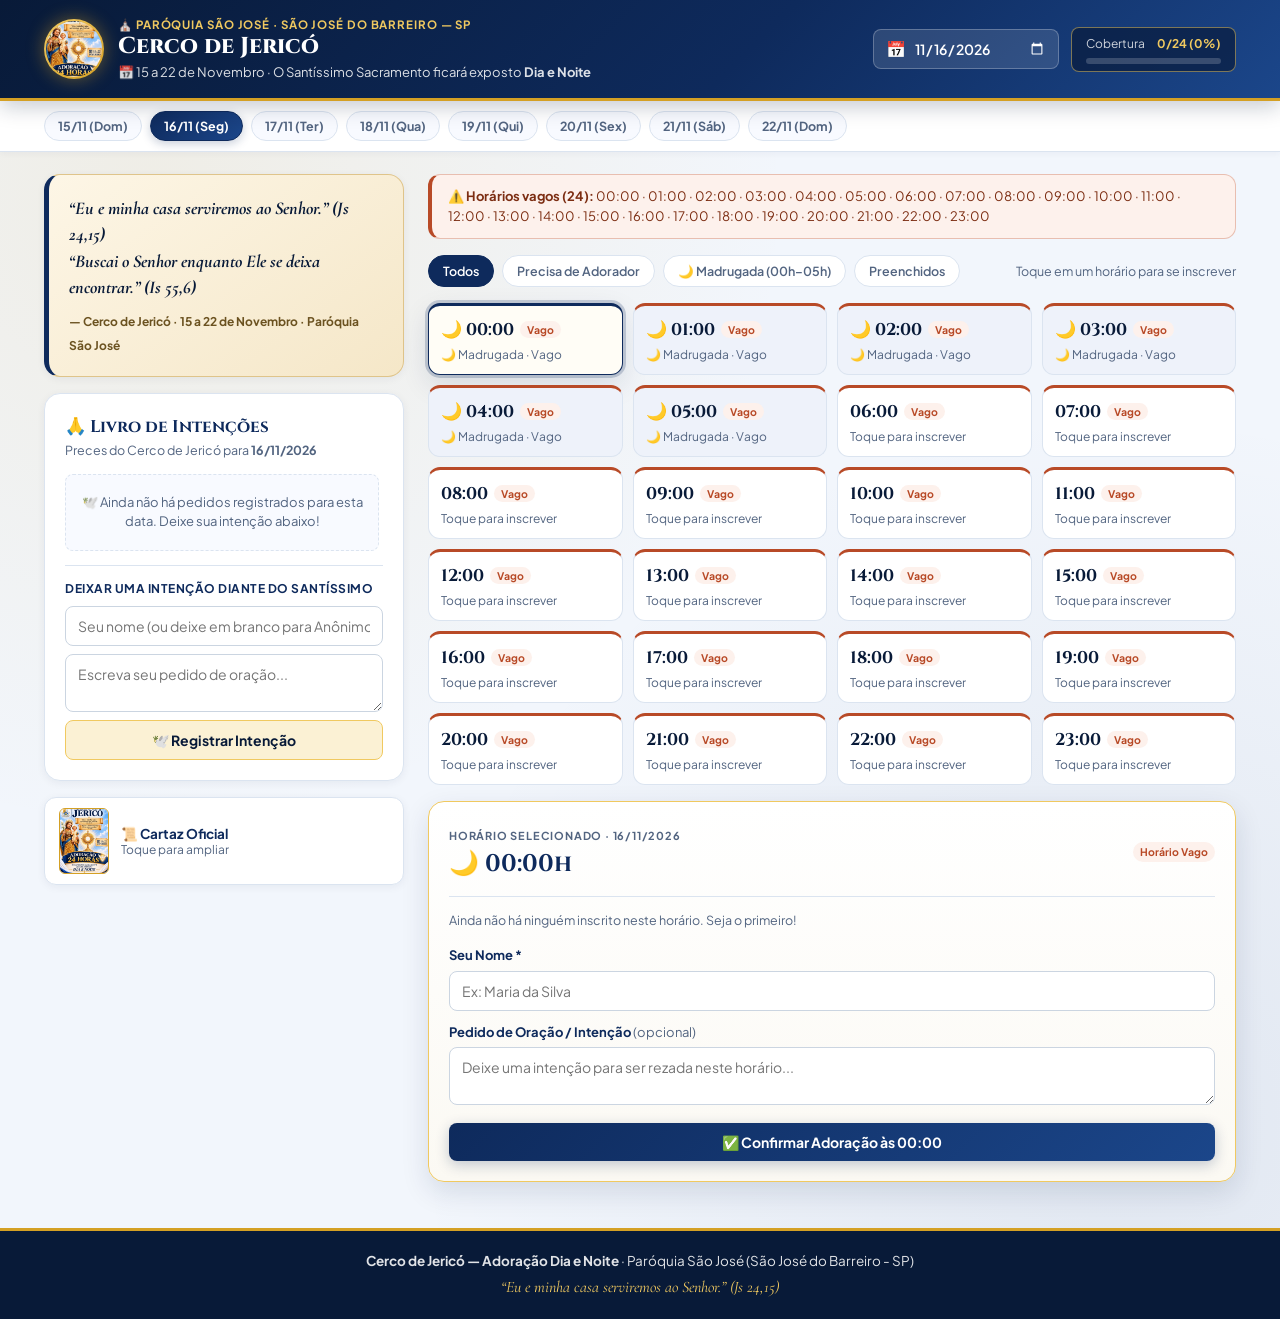
==== commit 1dc0da7d: "sjc-cerco" ====
--- a/sjb.html
+++ b/sjb.html
@@ -4,9 +4,9 @@
 <head>
   <meta charset="UTF-8">
   <meta name="viewport" content="width=device-width, initial-scale=1.0, maximum-scale=1.0, user-scalable=no">
-  <title>Cerco de Jericó — Adoração 24 Horas · Paróquia São José (São José do Barreiro)</title>
+  <title>Cerco de Jericó · Paróquia São José (São José do Barreiro)</title>
   <meta name="description"
-    content="Cerco de Jericó — Adoração 24 Horas ao Santíssimo Sacramento (15 a 22 de Novembro) — Paróquia São José, São José do Barreiro - SP">
+    content="Cerco de Jericó — Adoração ao Santíssimo Sacramento (15 a 22 de Novembro) — Paróquia São José, São José do Barreiro - SP">
   <meta name="theme-color" content="#0b224a">
   <meta name="apple-mobile-web-app-capable" content="yes">
   <meta name="apple-mobile-web-app-status-bar-style" content="black-translucent">
@@ -32,7 +32,7 @@
         </div>
         <div class="sjb-brand-text">
           <div class="sjb-eyebrow">⛪ Paróquia São José · São José do Barreiro — SP</div>
-          <h1 class="sjb-title">Cerco de Jericó <span class="sjb-title-badge">24 HORAS</span></h1>
+          <h1 class="sjb-title">Cerco de Jericó</h1>
           <p class="sjb-location">📅 15 a 22 de Novembro · O Santíssimo Sacramento ficará exposto <strong>Dia e Noite</strong></p>
         </div>
       </div>
@@ -45,9 +45,9 @@
           <input type="date" id="adoracaoDate" aria-label="Data da Adoração">
         </div>
 
-        <div class="sjb-coverage-pill" title="Cobertura das 24 horas">
+        <div class="sjb-coverage-pill" title="Cobertura dos horários">
           <div class="sjb-coverage-top">
-            <span class="sjb-coverage-label">Cobertura 24h</span>
+            <span class="sjb-coverage-label">Cobertura</span>
             <strong id="statsCount">0/24</strong>
           </div>
           <div class="sjb-progress-track">
@@ -61,7 +61,7 @@
     <div class="sjb-admin-bar" id="adminActionButtons" style="display: none;">
       <button id="shareWpBtn" class="sjb-btn sjb-btn-whatsapp">📱 Enviar Escala no WhatsApp</button>
       <button id="editQuoteBtn" class="sjb-btn sjb-btn-outline-light">✏️ Editar Frase</button>
-      <button id="resetBtn" class="sjb-btn sjb-btn-danger-outline">🔄 Restaurar 24h</button>
+      <button id="resetBtn" class="sjb-btn sjb-btn-danger-outline">🔄 Restaurar Horários</button>
     </div>
   </header>
 
@@ -74,7 +74,7 @@
 
   <!-- Mobile Tab Switcher -->
   <nav class="sjb-mobile-tabs" aria-label="Navegação">
-    <button type="button" class="sjb-tab-btn active" data-tab="schedule">🕒 Escala 24h</button>
+    <button type="button" class="sjb-tab-btn active" data-tab="schedule">🕒 Horários</button>
     <button type="button" class="sjb-tab-btn" data-tab="intentions">🙏 Livro de Intenções <span class="sjb-tab-count" id="intentionsCountBadge">0</span></button>
   </nav>
 
@@ -133,7 +133,7 @@
       <!-- Filter Bar -->
       <div class="sjb-filter-bar">
         <div class="sjb-filter-group" role="tablist" aria-label="Filtrar horários">
-          <button type="button" class="sjb-filter-pill active" data-filter="all">Todos (24h)</button>
+          <button type="button" class="sjb-filter-pill active" data-filter="all">Todos</button>
           <button type="button" class="sjb-filter-pill" data-filter="empty">Precisa de Adorador</button>
           <button type="button" class="sjb-filter-pill" data-filter="dawn">🌙 Madrugada (00h–05h)</button>
           <button type="button" class="sjb-filter-pill" data-filter="filled">Preenchidos</button>
@@ -151,7 +151,7 @@
         <div class="sjb-detail-empty" id="detailEmptyState">
           <span class="sjb-detail-icon">🕯️</span>
           <h3>Escolha um horário acima</h3>
-          <p>Clique em qualquer horário da grade de 24 horas para ver quem já está adorando ou confirmar a sua hora diante do Santíssimo.</p>
+          <p>Clique em qualquer horário da grade para ver quem já está adorando ou confirmar a sua hora diante do Santíssimo.</p>
         </div>
 
         <div class="sjb-detail-active" id="detailActiveState" style="display: none;">
@@ -196,7 +196,7 @@
   </main>
 
   <footer class="sjb-footer">
-    <p><strong>Cerco de Jericó — Adoração 24 Horas</strong> · Paróquia São José (São José do Barreiro - SP)</p>
+    <p><strong>Cerco de Jericó — Adoração Dia e Noite</strong> · Paróquia São José (São José do Barreiro - SP)</p>
     <p class="sjb-footer-sub">“Eu e minha casa serviremos ao Senhor.” (Js 24,15)</p>
   </footer>
 
@@ -244,7 +244,7 @@
     <div style="text-align: center; border-bottom: 2px solid #0b224a; padding-bottom: 12px; margin-bottom: 15px;">
       <img src="assets/custodia.jpg" alt="Logo" class="sheet-header-img">
       <h2 style="font-family: 'Cinzel', serif; font-size: 22px; color: #0b224a; margin-top: 6px; text-transform: uppercase;">
-        Cerco de Jericó — Adoração 24 Horas</h2>
+        Cerco de Jericó — Adoração ao Santíssimo</h2>
       <p style="font-family: 'Cormorant Garamond', serif; font-style: italic; font-size: 16px; color: #13356e;">
         Paróquia São José — São José do Barreiro (SP) · 15 a 22 de Novembro</p>
       <p style="font-weight: bold; margin-top: 6px; font-size: 14px;">Data: <span id="printDateLabel"></span></p>
